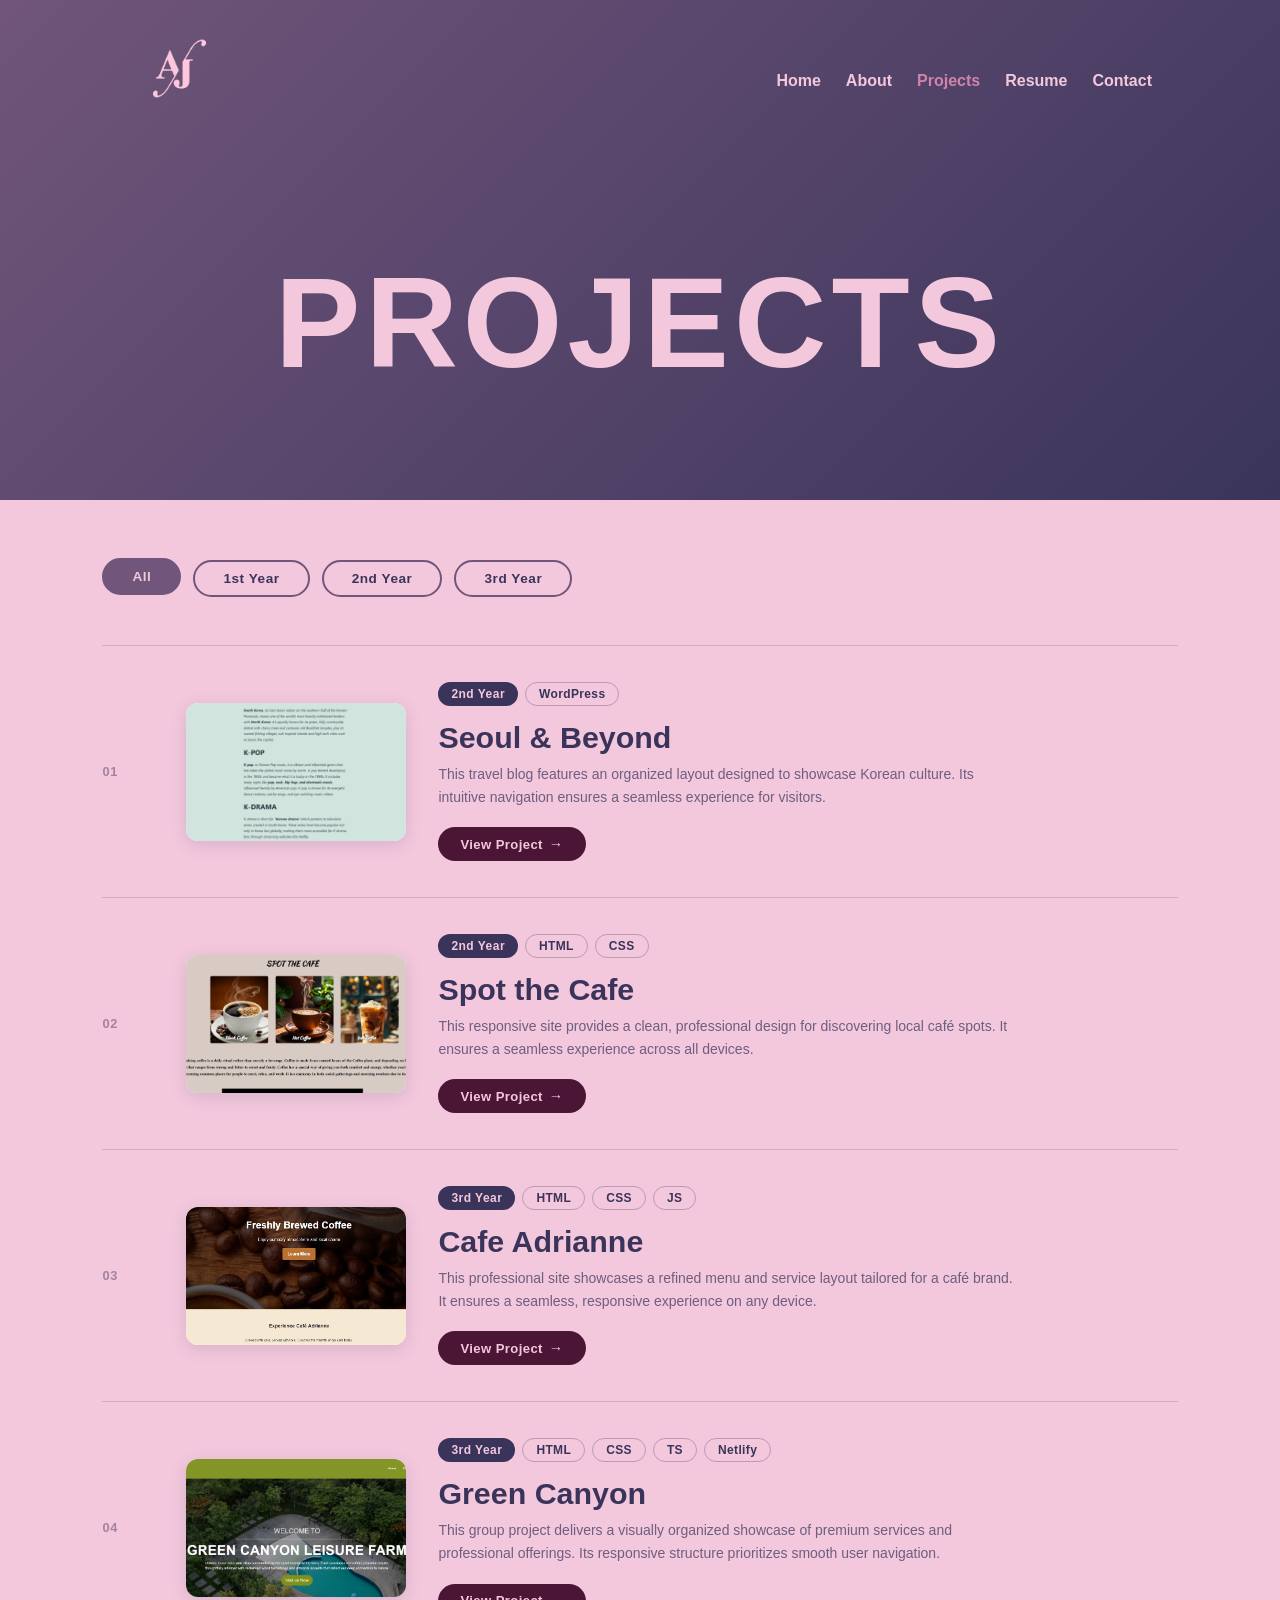
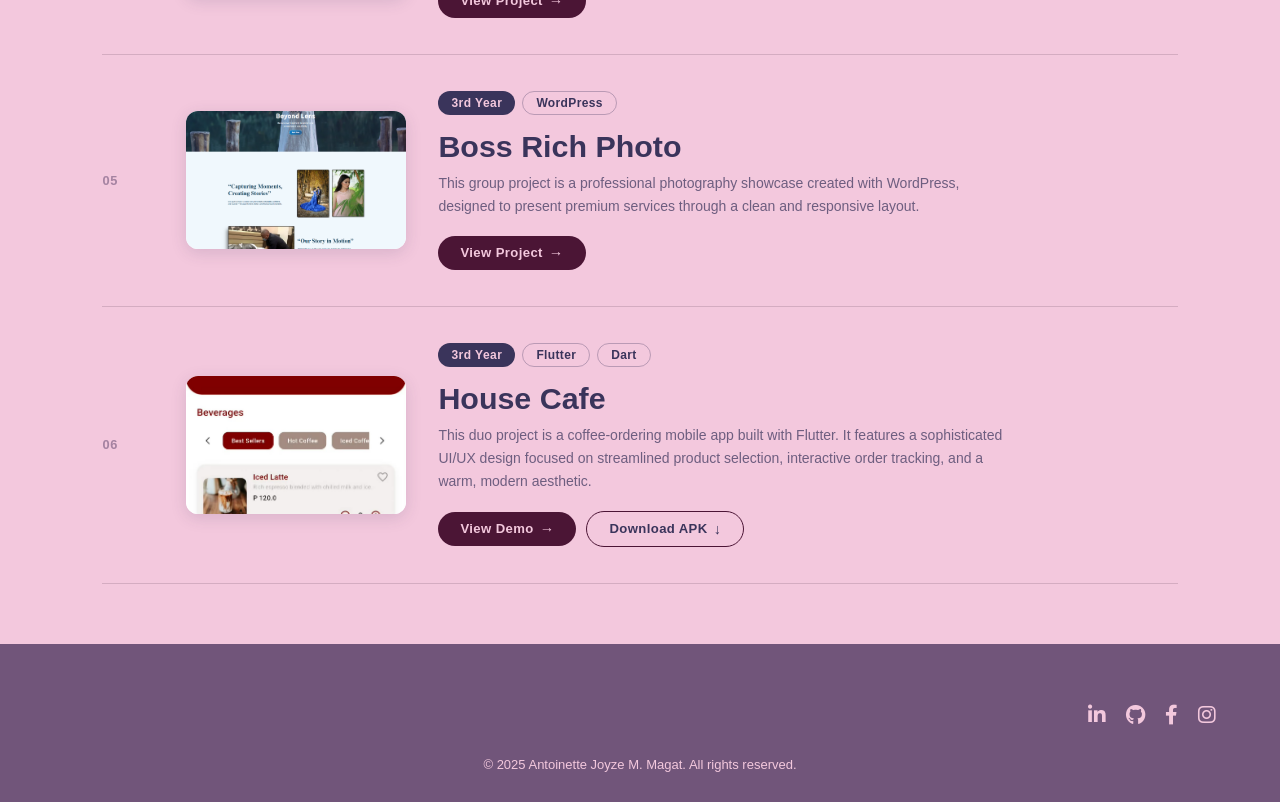
==== projects.html @ 8bba379e "Add files via upload" ====
<!DOCTYPE html>
<html lang="en">
<head>
    <meta charset="UTF-8">
    <meta name="viewport" content="width=device-width, initial-scale=1.0">
    <title>Projects</title>
    <link rel="stylesheet" href="css/global.css">
    <link rel="stylesheet" href="css/projects.css">
    <link rel="stylesheet" href="https://cdnjs.cloudflare.com/ajax/libs/font-awesome/6.0.0/css/all.min.css">
</head>
<body>

    <header class="projects-header">
        <nav class="navbar">
            <div class="logo">
                <img src="images/logo.png" alt="AJ Logo">
            </div>

            <input type="checkbox" id="menu-toggle" class="menu-checkbox">
            <label for="menu-toggle" class="hamburger">
                <span></span>
                <span></span>
                <span></span>
            </label>

            <ul class="nav-links">
                <li><a href="index.html"><i class="fas fa-home"></i><br>Home</a></li>
                <li><a href="about.html"><i class="fas fa-user"></i><br>About</a></li>
                <li><a href="projects.html" class="active"><i class="fas fa-folder"></i><br>Projects</a></li>
                <li><a href="resume.html"><i class="fas fa-file"></i><br>Resume</a></li>
                <li><a href="contact.html"><i class="fas fa-envelope"></i><br>Contact</a></li>
            </ul>
        </nav>

        <div class="hero-text">
            <h1>PROJECTS</h1>
        </div>
    </header>

    <main class="projects-main">
        <div class="filter-tabs">
            <button class="tab active" data-filter="all">All</button>
            <button class="tab" data-filter="1">1st Year</button>
            <button class="tab" data-filter="2">2nd Year</button>
            <button class="tab" data-filter="3">3rd Year</button>
        </div>

        <div class="projects-grid">

            <div class="project-card" data-year="2" data-index="01">
                <div class="card-content-top">
                    <div class="left-column">
                        <div class="project-image">
                            <img src="images/seoulandbeyond.png" alt="Seoul & Beyond">
                        </div>
                    </div>
                    <div class="project-info">
                        <div class="project-tools">
                            <span>WordPress</span>
                        </div>
                        <h2>Seoul & Beyond</h2>
                        <p>This travel blog features an organized layout designed to showcase Korean culture. Its intuitive navigation ensures a seamless experience for visitors.</p>
                        <div class="card-content-bottom">
                            <a href="https://seou1andbeyond.wordpress.com" target="_blank" class="view-btn">View Project</a>
                        </div>
                    </div>
                </div>
            </div>

            <div class="project-card" data-year="2" data-index="02">
                <div class="card-content-top">
                    <div class="left-column">
                        <div class="project-image">
                            <img src="images/spot-the-cafe.png" alt="Spot the Cafe">
                        </div>
                    </div>
                    <div class="project-info">
                        <div class="project-tools">
                            <span>HTML</span>
                            <span>CSS</span>
                        </div>
                        <h2>Spot the Cafe</h2>
                        <p>This responsive site provides a clean, professional design for discovering local café spots. It ensures a seamless experience across all devices.</p>
                        <div class="card-content-bottom">
                            <a href="https://eijayem.github.io/SPOT-THE-CAFE/" target="_blank" class="view-btn">View Project</a>
                        </div>
                    </div>
                </div>
            </div>

            <div class="project-card" data-year="3" data-index="03">
                <div class="card-content-top">
                    <div class="left-column">
                        <div class="project-image">
                            <img src="images/cafe-adrianne.png" alt="Cafe Adrianne">
                        </div>
                    </div>
                    <div class="project-info">
                        <div class="project-tools">
                            <span>HTML</span>
                            <span>CSS</span>
                            <span>JS</span>
                        </div>
                        <h2>Cafe Adrianne</h2>
                        <p>This professional site showcases a refined menu and service layout tailored for a café brand. It ensures a seamless, responsive experience on any device.</p>
                        <div class="card-content-bottom">
                            <a href="https://eijayem.github.io/CafeAdrianne/" target="_blank" class="view-btn">View Project</a>
                        </div>
                    </div>
                </div>
            </div>

            <div class="project-card" data-year="3" data-index="04">
                <div class="card-content-top">
                    <div class="left-column">
                        <div class="project-image">
                            <img src="images/green-canyon.png" alt="Green Canyon">
                        </div>
                    </div>
                    <div class="project-info">
                        <div class="project-tools">
                            <span>HTML</span>
                            <span>CSS</span>
                            <span>TS</span>
                            <span>Netlify</span>
                        </div>
                        <h2>Green Canyon</h2>
                        <p>This group project delivers a visually organized showcase of premium services and professional offerings. Its responsive structure prioritizes smooth user navigation.</p>
                        <div class="card-content-bottom">
                            <a href="https://prelim-project-grand-canton.netlify.app/" target="_blank" class="view-btn">View Project</a>
                        </div>
                    </div>
                </div>
            </div>

            <div class="project-card" data-year="3" data-index="05">
                <div class="card-content-top">
                    <div class="left-column">
                        <div class="project-image">
                            <img src="images/boss-rich-photo.png" alt="Boss Rich Photo">
                        </div>
                    </div>
                    <div class="project-info">
                        <div class="project-tools">
                            <span>WordPress</span>
                        </div>
                        <h2>Boss Rich Photo</h2>
                        <p>This group project is a professional photography showcase created with WordPress, designed to present premium services through a clean and responsive layout.</p>
                        <div class="card-content-bottom">
                            <a href="https://bossrichphoto.pro/" target="_blank" class="view-btn">View Project</a>
                        </div>
                    </div>
                </div>
            </div>

            <div class="project-card" data-year="3" data-index="06">
                <div class="card-content-top">
                    <div class="left-column">
                        <div class="project-image">
                            <img src="images/house-cafe.jpg" alt="House Cafe">
                        </div>
                    </div>
                    <div class="project-info">
                        <div class="project-tools">
                            <span>Flutter</span>
                            <span>Dart</span>
                        </div>
                        <h2>House Cafe</h2>
                        <p>This duo project is a coffee-ordering mobile app built with Flutter. It features a sophisticated UI/UX design focused on streamlined product selection, interactive order tracking, and a warm, modern aesthetic.</p>
                        <div class="card-content-bottom mobile-btns">
                            <a href="https://drive.google.com/file/d/12VUhuKU2qFgK8d1_f7oWw9kdk-fA3R7u/view?usp=sharing" target="_blank" class="view-btn">View Demo</a>
                            <a href="https://drive.google.com/file/d/1olNIg4Z-XF4uJOybUbqQUbnsJWOxMool/view" target="_blank" class="view-btn secondary" download>Download APK</a>
                        </div>
                    </div>
                </div>
            </div>

        </div>
    </main>

    <footer class="bottom-section">
        <div class="social-bar">
            <a href="https://www.linkedin.com/in/joyzemagat/" target="_blank" rel="noopener noreferrer"><i class="fab fa-linkedin-in"></i></a>
            <a href="https://github.com/eijayem" target="_blank" rel="noopener noreferrer"><i class="fab fa-github"></i></a>
            <a href="https://www.facebook.com/jyzmagat" target="_blank" rel="noopener noreferrer"><i class="fab fa-facebook-f"></i></a>
            <a href="https://www.instagram.com/joyzemagat" target="_blank" rel="noopener noreferrer"><i class="fab fa-instagram"></i></a>
        </div>

        <div class="copyright-container">
            <p>&copy; 2025 Antoinette Joyze M. Magat. All rights reserved.</p>
        </div>
    </footer>

    <script src="js/projects.js"></script>
</body>
</html>
---- css/global.css ----
:root {
    --jacarta: #3A345B;
    --queen-pink: #F3C8DD;
    --middle-purple: #D183A9;
    --old-lavender: #71557A;
    --brown-chocolate: #4B1535;
    --light-pink: #FADDEB;
}

* {
    margin: 0;
    padding: 0;
    box-sizing: border-box;
    font-family: 'Arial', sans-serif;
}

/* NAVIGATION */
.navbar {
    display: flex;
    justify-content: space-between;
    align-items: center;
    padding: 20px 10%;
    width: 100%;
}

.logo img {
    height: 100px;
    width: auto;
    transition: transform 0.8s cubic-bezier(0.4, 0, 0.2, 1);
    cursor: pointer;
}

.logo:hover img {
    transform: rotateY(360deg);
}

.nav-links {
    display: flex; 
    list-style: none;
    gap: 25px;
    align-items: center;
}

/* HIDE ICONS ON DESKTOP */
.nav-links li a i {
    display: none;
}

.nav-links li a {
    text-decoration: none;
    color: var(--queen-pink);
    font-weight: 600;
    position: relative;
    padding: 5px 0;
    transition: color 0.3s ease;
}

.nav-links li a::after {
    content: '';
    position: absolute;
    width: 0;
    height: 4px; 
    bottom: 0;
    left: 0;
    background-color: var(--queen-pink);
    border-radius: 2px;
    transition: width 0.3s ease;
}

.nav-links li a:hover, .nav-links li a.active {
    color: var(--middle-purple);
}

.nav-links li a:hover::after {
    width: 100%;
}

/* FOOTER */
.bottom-section {
    background-color: var(--old-lavender);
    padding: 100px 10% 30px 10%;
}

.social-bar {
    display: flex;
    justify-content: flex-end;
    margin-bottom: 30px; 
    gap: 18px;
}

.social-bar a {
    color: var(--queen-pink);
    font-size: 20px;
    transition: all 0.3s ease;
}

.social-bar a:hover {
    color: var(--brown-chocolate);
    transform: translateY(-5px);
}

.copyright-container p {
    color: var(--queen-pink);
    font-size: 13px;
    text-align: center;
}

/* HAMBURGER CONTROLS */
.menu-checkbox { display: none; }
.hamburger { display: none; }

/* RESPONSIVE STYLES */
@media (max-width: 768px) {
    .navbar {
        padding: 20px;
    }

    .logo img {
        height: 60px;
    }

    .hamburger {
        display: flex;
        flex-direction: column;
        gap: 5px;
        cursor: pointer;
        z-index: 100;
        position: relative;
    }

    .hamburger span {
        display: block;
        width: 30px;
        height: 3px;
        background-color: var(--queen-pink);
        border-radius: 2px;
        transition: 0.3s ease;
    }

    .nav-links {
        position: fixed;
        top: 0;
        right: -100%; 
        width: 100%;
        height: 100vh;
        background-color: var(--jacarta);
        display: grid; 
        grid-template-columns: 1fr 1fr; 
        gap: 20px;
        padding: 120px 30px;
        align-content: center;
        transition: 0.4s cubic-bezier(0.77, 0, 0.175, 1);
        z-index: 90;
    }

    .nav-links li a i {
        display: block;
        font-size: 2rem;
        margin-bottom: 10px;
        color: var(--queen-pink);
    }

    .nav-links li {
        background-color: rgba(255, 255, 255, 0.05);
        padding: 35px 10px;
        border-radius: 20px;
        text-align: center;
        display: flex;
        flex-direction: column;
        justify-content: center;
        align-items: center;
    }

    .nav-links li a {
        font-size: 1.1rem;
        color: var(--queen-pink);
        display: block;
        width: 100%;
        text-align: center;
    }

    .nav-links li a::after { display: none; }

    .menu-checkbox:checked ~ .nav-links {
        right: 0;
    }

    .menu-checkbox:checked ~ .hamburger span:nth-child(1) {
        transform: translateY(8px) rotate(45deg);
    }
    .menu-checkbox:checked ~ .hamburger span:nth-child(2) {
        opacity: 0;
    }
    .menu-checkbox:checked ~ .hamburger span:nth-child(3) {
        transform: translateY(-8px) rotate(-45deg);
    }

    .bottom-section {
        display: flex;
        flex-direction: column;
        align-items: center;
        padding: 50px 10% 30px 10%;
    }
    .social-bar {
        justify-content: center;
        width: 100%;
    }
}
---- css/projects.css ----
/* BODY */
body {
    background-color: var(--queen-pink);
    overflow-x: hidden;
}

/* HEADER */
.projects-header {
    background: linear-gradient(135deg, var(--old-lavender) 0%, var(--jacarta) 100%);
    padding: 0 10%;
    min-height: 500px;
    display: flex;
    flex-direction: column;
}

/* NAVIGATION */
.navbar {
    display: flex;
    justify-content: space-between;
    align-items: center;
    padding: 20px 0;
    width: 100%;
}

/* HERO */
.hero-text {
    flex: 1;
    display: flex;
    justify-content: center;
    align-items: center;
    animation: fadeIn 1.2s ease-out forwards;
}

.hero-text h1 {
    font-size: 8rem;
    color: var(--queen-pink);
    font-weight: 900;
    letter-spacing: 5px;
}

/* MAIN CONTENT */
.projects-main {
    padding: 60px 8%;
}

/* FILTER TABS */
.filter-tabs {
    display: flex;
    gap: 12px;
    margin-bottom: 48px;
    animation: fadeInUp 0.8s ease-out both;
    animation-delay: 0.2s;
}

.tab {
    background-color: transparent;
    border: 2px solid var(--old-lavender);
    padding: 9px 28px;
    border-radius: 100px;
    color: var(--jacarta);
    font-weight: 600;
    font-size: 0.85rem;
    letter-spacing: 0.04em;
    cursor: pointer;
    transition: all 0.22s ease;
}

.tab.active,
.tab:hover {
    background-color: var(--old-lavender);
    color: var(--queen-pink);
    border-color: var(--old-lavender);
    transform: translateY(-2px);
}

/* PROJECT LIST */
.projects-grid {
    display: flex;
    flex-direction: column;
}

/* PROJECT ROW CARD */
.project-card {
    display: grid;
    grid-template-columns: 52px 220px 1fr;
    grid-template-rows: auto;
    column-gap: 32px;
    align-items: center;
    padding: 36px 0;
    border-bottom: 1px solid rgba(90, 63, 86, 0.2);
    animation: fadeInUp 0.7s ease-out both;
    transition: background 0.2s ease;
    border-radius: 0;
    background: transparent;
}

.project-card:first-child {
    border-top: 1px solid rgba(90, 63, 86, 0.2);
}

.project-card:nth-child(1) { animation-delay: 0.15s; }
.project-card:nth-child(2) { animation-delay: 0.25s; }
.project-card:nth-child(3) { animation-delay: 0.35s; }
.project-card:nth-child(4) { animation-delay: 0.45s; }
.project-card:nth-child(5) { animation-delay: 0.55s; }
.project-card:nth-child(6) { animation-delay: 0.65s; }

.project-card:hover {
    background: rgba(142, 120, 150, 0.08);
    border-radius: 16px;
    padding-left: 16px;
    padding-right: 16px;
}

.project-card::before {
    content: attr(data-index);
    font-size: 0.8rem;
    font-weight: 600;
    color: var(--old-lavender);
    opacity: 0.6;
    align-self: center;
    letter-spacing: 0.05em;
}

/* THUMBNAIL */
.left-column {
    display: contents;
}

.project-image {
    grid-column: 2;
    width: 220px;
    height: 138px;
    border-radius: 12px;
    overflow: hidden;
    background: #fff;
    box-shadow: 0 4px 16px rgba(58, 52, 91, 0.15);
    transition: transform 0.3s ease, box-shadow 0.3s ease;
    flex-shrink: 0;
}

.project-image img {
    width: 100%;
    height: 100%;
    object-fit: cover;
    transition: transform 0.4s ease;
}

.project-card:hover .project-image {
    transform: translateY(-3px);
    box-shadow: 0 10px 28px rgba(58, 52, 91, 0.22);
}

.project-card:hover .project-image img {
    transform: scale(1.06);
}

/* PROJECT INFO */
.project-info {
    grid-column: 3;
    display: flex;
    flex-direction: column;
    gap: 0;
}

.project-info-tags {
    display: flex;
    flex-wrap: wrap;
    gap: 7px;
    margin-bottom: 10px;
}

.project-info h2 {
    font-size: 1.9rem;
    font-weight: 800;
    color: var(--jacarta);
    line-height: 1.15;
    margin-bottom: 8px;
}

.project-info p {
    font-size: 0.875rem;
    color: rgba(58, 52, 91, 0.72);
    line-height: 1.65;
    margin-bottom: 18px;
    max-width: 580px;
}

/* TECH TAGS */
.project-tools {
    display: flex;
    flex-wrap: wrap;
    gap: 7px;
    margin-bottom: 14px;
    margin-left: 0;
    margin-top: 0;
}

.project-card[data-year="1"] .project-tools::before { content: "1st Year"; }
.project-card[data-year="2"] .project-tools::before { content: "2nd Year"; }
.project-card[data-year="3"] .project-tools::before { content: "3rd Year"; }

.project-tools::before {
    display: inline-flex;
    align-items: center;
    padding: 4px 13px;
    border-radius: 100px;
    font-size: 0.75rem;
    font-weight: 700;
    letter-spacing: 0.04em;
    background-color: var(--jacarta);
    color: var(--queen-pink);
}

.project-tools span {
    display: inline-flex;
    align-items: center;
    padding: 4px 13px;
    border-radius: 100px;
    font-size: 0.75rem;
    font-weight: 600;
    letter-spacing: 0.03em;
    background: transparent;
    border: 1.5px solid rgba(58, 52, 91, 0.3);
    color: var(--jacarta);
}

/* BUTTONS */
.card-content-bottom {
    display: flex;
    flex-wrap: wrap;
    gap: 10px;
    align-items: center;
    margin-top: 0;
}

.view-btn {
    display: inline-flex;
    align-items: center;
    gap: 6px;
    background-color: var(--brown-chocolate);
    color: var(--queen-pink);
    text-decoration: none;
    padding: 9px 22px;
    border-radius: 100px;
    font-size: 0.82rem;
    font-weight: 600;
    letter-spacing: 0.03em;
    transition: all 0.22s ease;
    white-space: nowrap;
}

.view-btn::after {
    content: "→";
    font-size: 0.9rem;
    transition: transform 0.2s ease;
}

.view-btn:hover {
    background-color: var(--jacarta);
    color: var(--queen-pink);
    transform: translateX(2px);
}

.view-btn:hover::after {
    transform: translateX(3px);
}

.view-btn.secondary::after {
    content: "↓";
}

.view-btn.secondary {
    background-color: transparent;
    border: 1.5px solid var(--brown-chocolate);
    color: var(--jacarta);
}

.view-btn.secondary:hover {
    background-color: var(--brown-chocolate);
    color: var(--queen-pink);
}

.mobile-btns {
    flex-direction: row !important;
    flex-wrap: wrap;
}

/* GRID LAYOUT */
.card-content-top {
    display: contents;
}

.project-info {
    grid-column: 3;
    display: flex;
    flex-direction: column;
}

.project-tools {
    order: -1;
}

/* FOOTER */
.bottom-section {
    padding: 60px 5% 30px;
}

.social-bar {
    display: flex;
    gap: 20px;
}

/* ANIMATIONS */
@keyframes fadeInUp {
    from { opacity: 0; transform: translateY(24px); }
    to   { opacity: 1; transform: translateY(0); }
}

@keyframes fadeIn {
    from { opacity: 0; }
    to   { opacity: 1; }
}

/* RESPONSIVE STYLES */
@media (max-width: 1024px) {
    .hero-text h1 { font-size: 6rem; }

    .project-card {
        grid-template-columns: 40px 180px 1fr;
        column-gap: 24px;
    }

    .project-image {
        width: 180px;
        height: 112px;
    }
}

@media (max-width: 768px) {
    .projects-header {
        padding: 0 5%;
        min-height: 300px;
    }

    .navbar {
        flex-direction: row;
        justify-content: space-between;
        gap: 0;
        padding: 15px 0;
    }

    .logo img {
        height: 50px;
        margin-left: 0;
    }

    .hero-text h1 {
        font-size: 4rem;
        margin-top: 10px;
        letter-spacing: 2px;
    }

    .projects-main {
        padding: 40px 5%;
    }

    .filter-tabs {
        flex-wrap: wrap;
        gap: 10px;
        margin-bottom: 36px;
    }

    .tab {
        padding: 8px 18px;
        font-size: 0.82rem;
    }

    .project-card {
        grid-template-columns: 1fr;
        grid-template-rows: auto;
        gap: 16px;
        padding: 28px 0;
    }

    .project-card::before {
        display: none;
    }

    .project-image {
        width: 100%;
        height: 180px;
        grid-column: 1;
    }

    .project-info {
        grid-column: 1;
    }

    .project-info h2 {
        font-size: 1.5rem;
    }

    .bottom-section {
        padding: 60px 5% 30px;
    }

    .social-bar {
        justify-content: center;
    }
}

@media (max-width: 480px) {
    .hero-text h1 { font-size: 2.8rem; }

    .project-card { padding: 20px 0; }
}
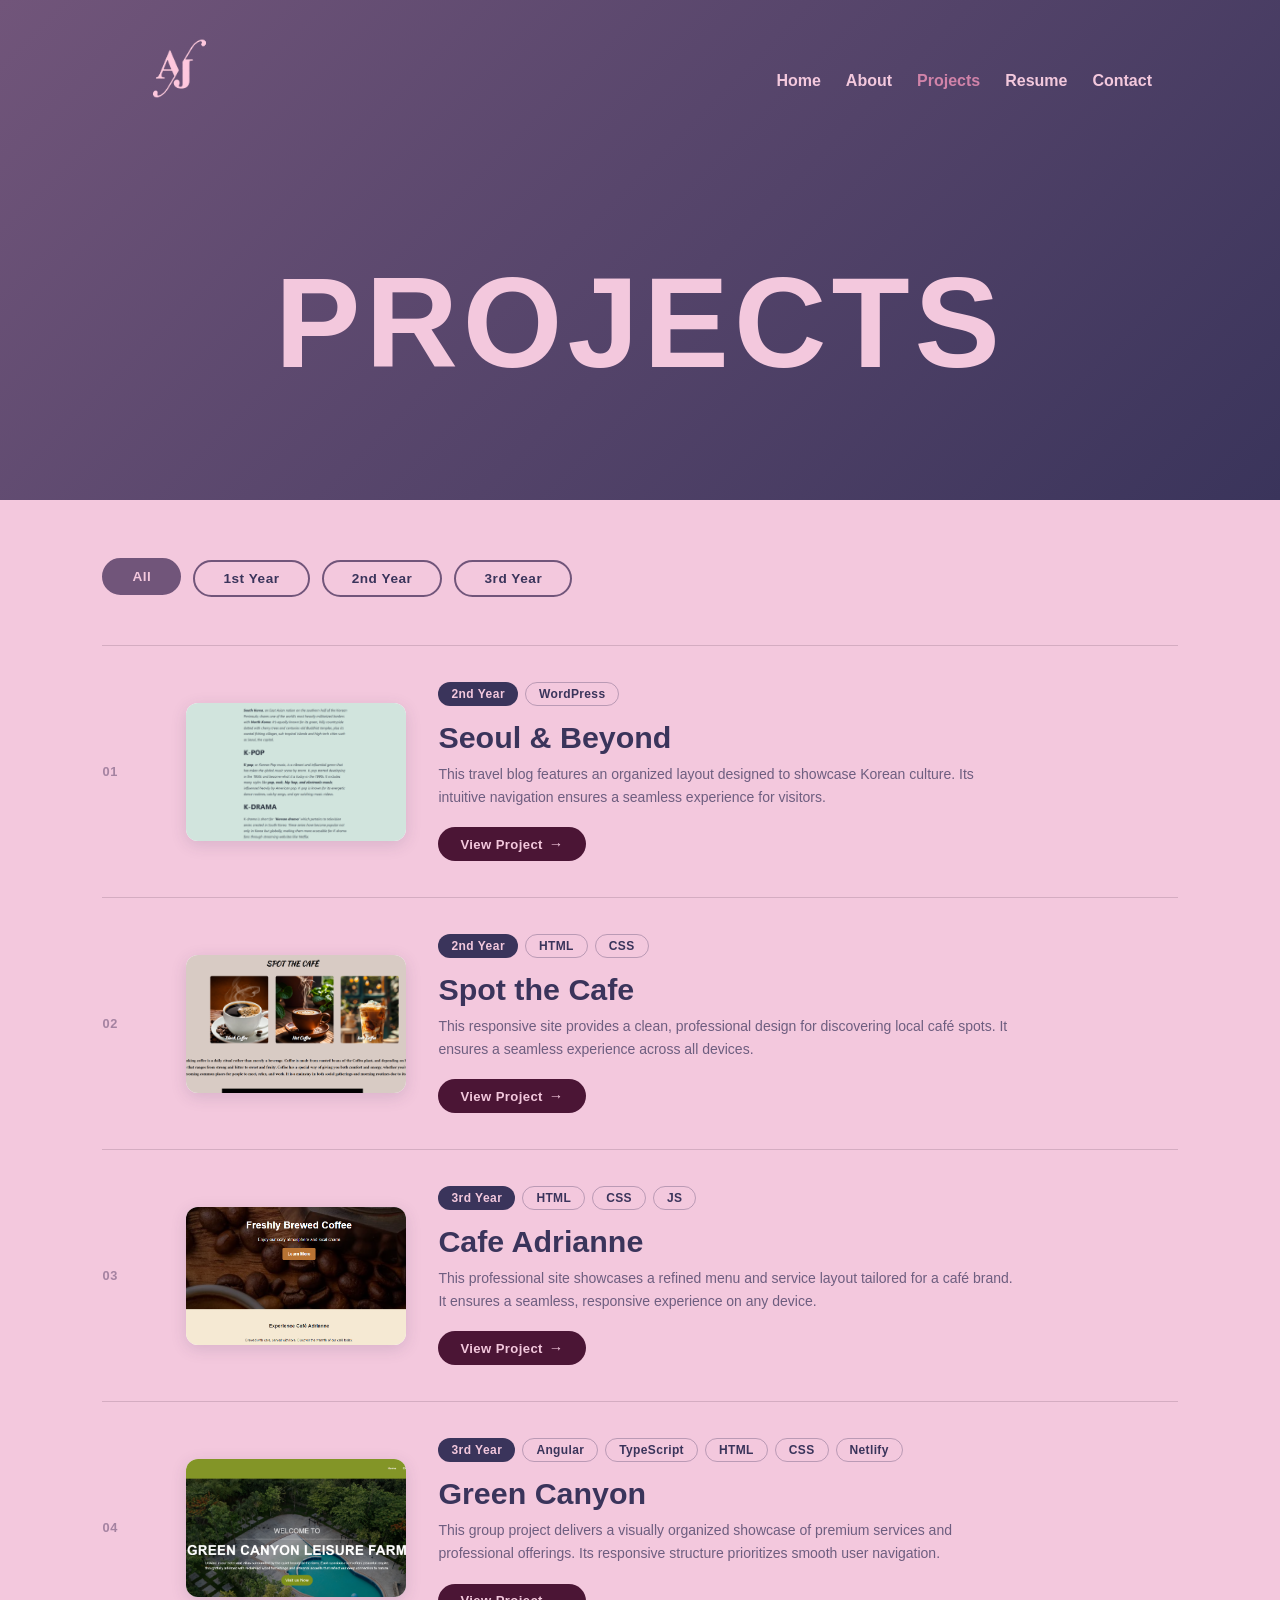
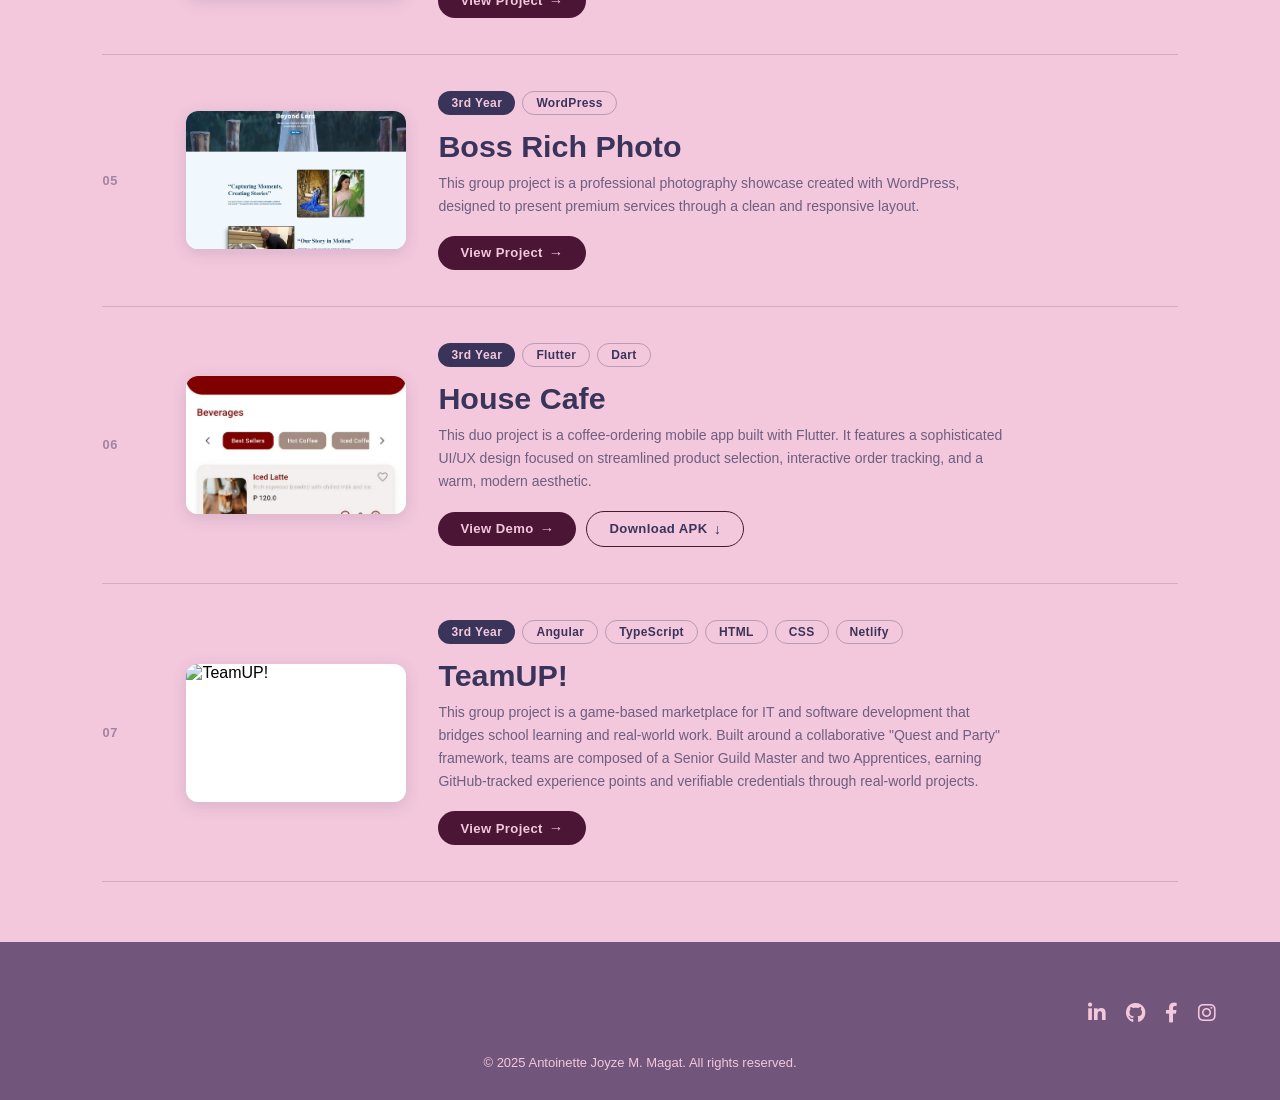
==== commit 42d3e843: "Added a new project" ====
--- a/projects.html
+++ b/projects.html
@@ -119,9 +119,10 @@
                     </div>
                     <div class="project-info">
                         <div class="project-tools">
-                            <span>HTML</span>
-                            <span>CSS</span>
-                            <span>TS</span>
+                            <span>Angular</span>
+                            <span>TypeScript</span>
+                            <span>HTML</span>
+                            <span>CSS</span>
                             <span>Netlify</span>
                         </div>
                         <h2>Green Canyon</h2>
@@ -170,6 +171,30 @@
                         <div class="card-content-bottom mobile-btns">
                             <a href="https://drive.google.com/file/d/12VUhuKU2qFgK8d1_f7oWw9kdk-fA3R7u/view?usp=sharing" target="_blank" class="view-btn">View Demo</a>
                             <a href="https://drive.google.com/file/d/1olNIg4Z-XF4uJOybUbqQUbnsJWOxMool/view" target="_blank" class="view-btn secondary" download>Download APK</a>
+                        </div>
+                    </div>
+                </div>
+            </div>
+
+            <div class="project-card" data-year="3" data-index="07">
+                <div class="card-content-top">
+                    <div class="left-column">
+                        <div class="project-image">
+                            <img src="images/team-up.png" alt="TeamUP!">
+                        </div>
+                    </div>
+                    <div class="project-info">
+                        <div class="project-tools">
+                            <span>Angular</span>
+                            <span>TypeScript</span>
+                            <span>HTML</span>
+                            <span>CSS</span>
+                            <span>Netlify</span>
+                        </div>
+                        <h2>TeamUP!</h2>
+                        <p>This group project is a game-based marketplace for IT and software development that bridges school learning and real-world work. Built around a collaborative "Quest and Party" framework, teams are composed of a Senior Guild Master and two Apprentices, earning GitHub-tracked experience points and verifiable credentials through real-world projects.</p>
+                        <div class="card-content-bottom">
+                            <a href="https://teamuupp.netlify.app/" target="_blank" class="view-btn">View Project</a>
                         </div>
                     </div>
                 </div>
@@ -193,4 +218,4 @@
 
     <script src="js/projects.js"></script>
 </body>
-</html>+</html>
--- a/css/projects.css
+++ b/css/projects.css
@@ -122,6 +122,10 @@
     letter-spacing: 0.05em;
 }
 
+.card-content-top {
+    display: contents;
+}
+
 /* THUMBNAIL */
 .left-column {
     display: contents;
@@ -163,13 +167,6 @@
     gap: 0;
 }
 
-.project-info-tags {
-    display: flex;
-    flex-wrap: wrap;
-    gap: 7px;
-    margin-bottom: 10px;
-}
-
 .project-info h2 {
     font-size: 1.9rem;
     font-weight: 800;
@@ -194,6 +191,7 @@
     margin-bottom: 14px;
     margin-left: 0;
     margin-top: 0;
+    order: -1;
 }
 
 .project-card[data-year="1"] .project-tools::before { content: "1st Year"; }
@@ -286,21 +284,6 @@
     flex-wrap: wrap;
 }
 
-/* GRID LAYOUT */
-.card-content-top {
-    display: contents;
-}
-
-.project-info {
-    grid-column: 3;
-    display: flex;
-    flex-direction: column;
-}
-
-.project-tools {
-    order: -1;
-}
-
 /* FOOTER */
 .bottom-section {
     padding: 60px 5% 30px;
@@ -322,7 +305,8 @@
     to   { opacity: 1; }
 }
 
-/* RESPONSIVE STYLES */
+/* RESPONSIVE */
+
 @media (max-width: 1024px) {
     .hero-text h1 { font-size: 6rem; }
 
@@ -377,8 +361,8 @@
     }
 
     .project-card {
-        grid-template-columns: 1fr;
-        grid-template-rows: auto;
+        display: flex;
+        flex-direction: column;
         gap: 16px;
         padding: 28px 0;
     }
@@ -387,20 +371,37 @@
         display: none;
     }
 
+    .card-content-top {
+        display: flex;
+        flex-direction: column;
+        gap: 16px;
+        width: 100%;
+    }
+
+    .left-column {
+        display: block;
+        width: 100%;
+    }
+
     .project-image {
         width: 100%;
-        height: 180px;
-        grid-column: 1;
+        height: 200px;
+        grid-column: unset;
     }
 
     .project-info {
-        grid-column: 1;
+        grid-column: unset;
+        width: 100%;
     }
 
     .project-info h2 {
         font-size: 1.5rem;
     }
 
+    .project-info p {
+        max-width: 100%;
+    }
+
     .bottom-section {
         padding: 60px 5% 30px;
     }
@@ -414,4 +415,6 @@
     .hero-text h1 { font-size: 2.8rem; }
 
     .project-card { padding: 20px 0; }
-}+
+    .project-image { height: 180px; }
+}
